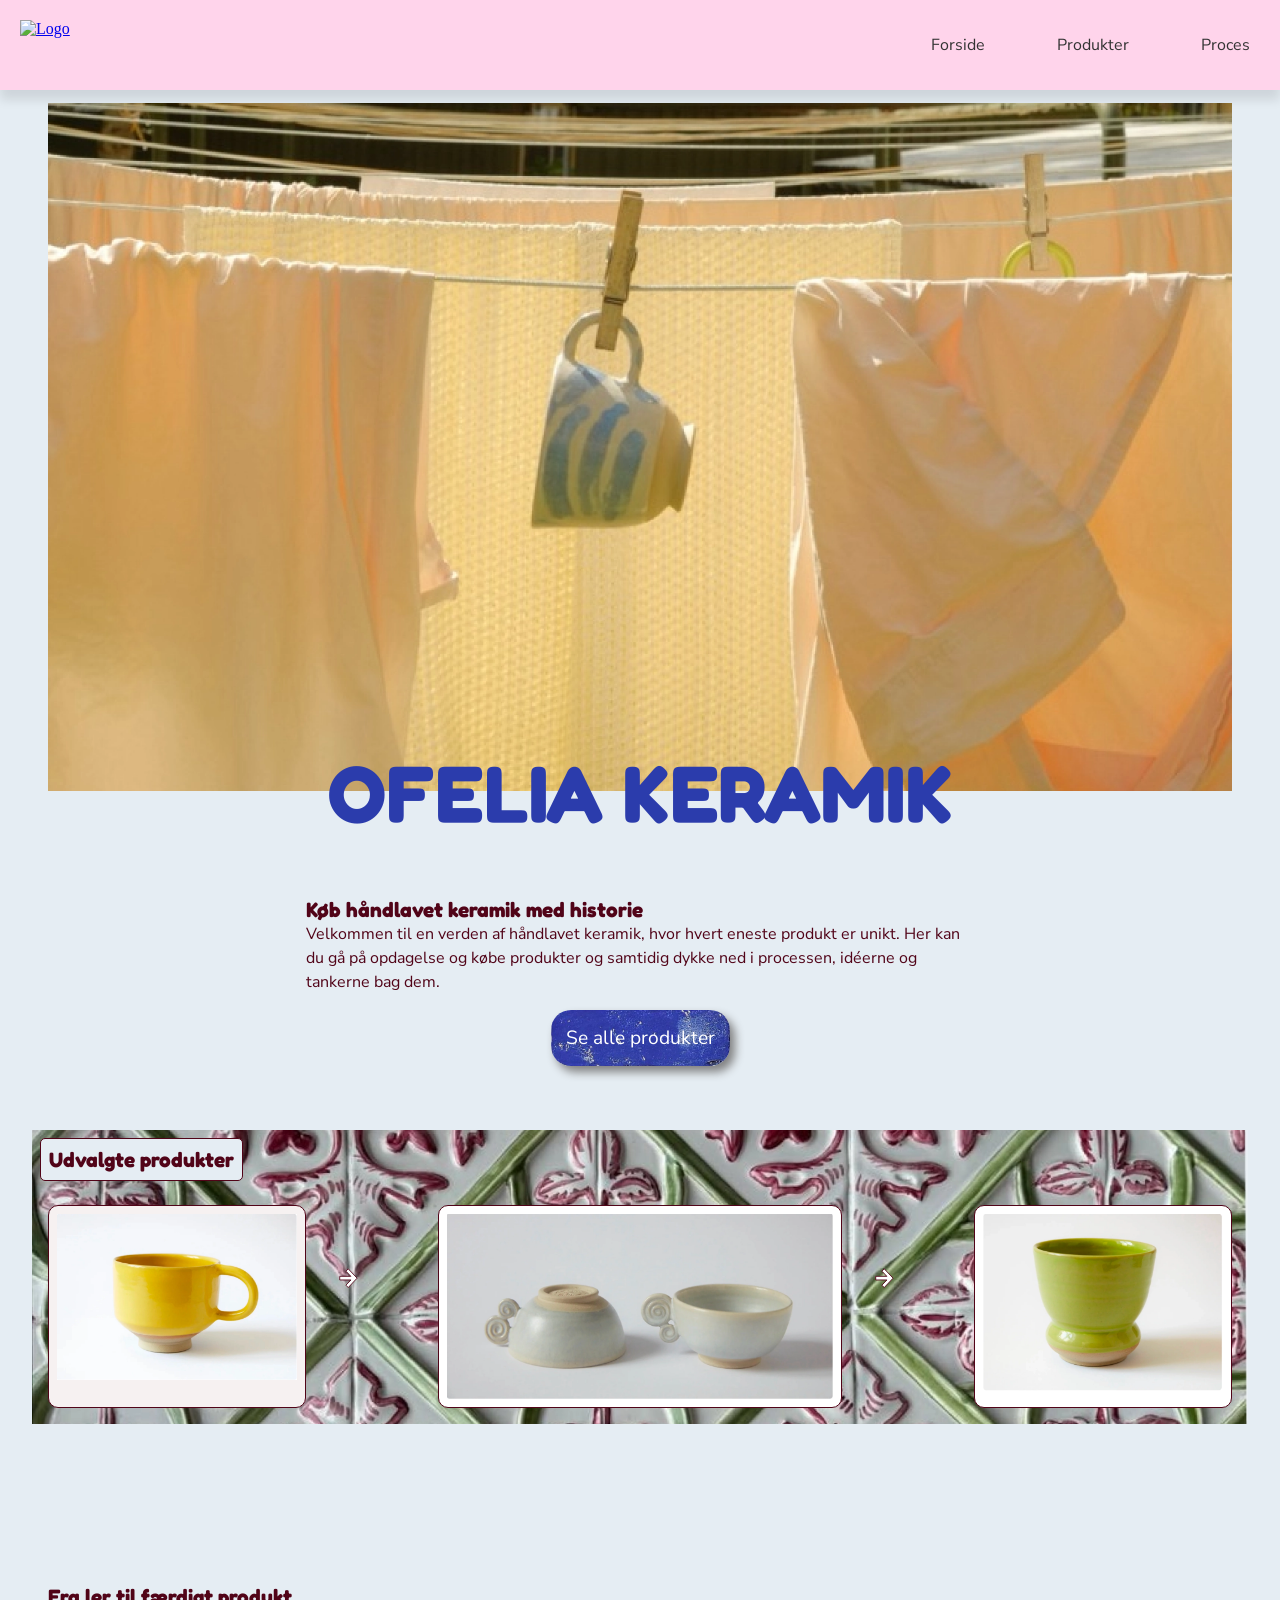
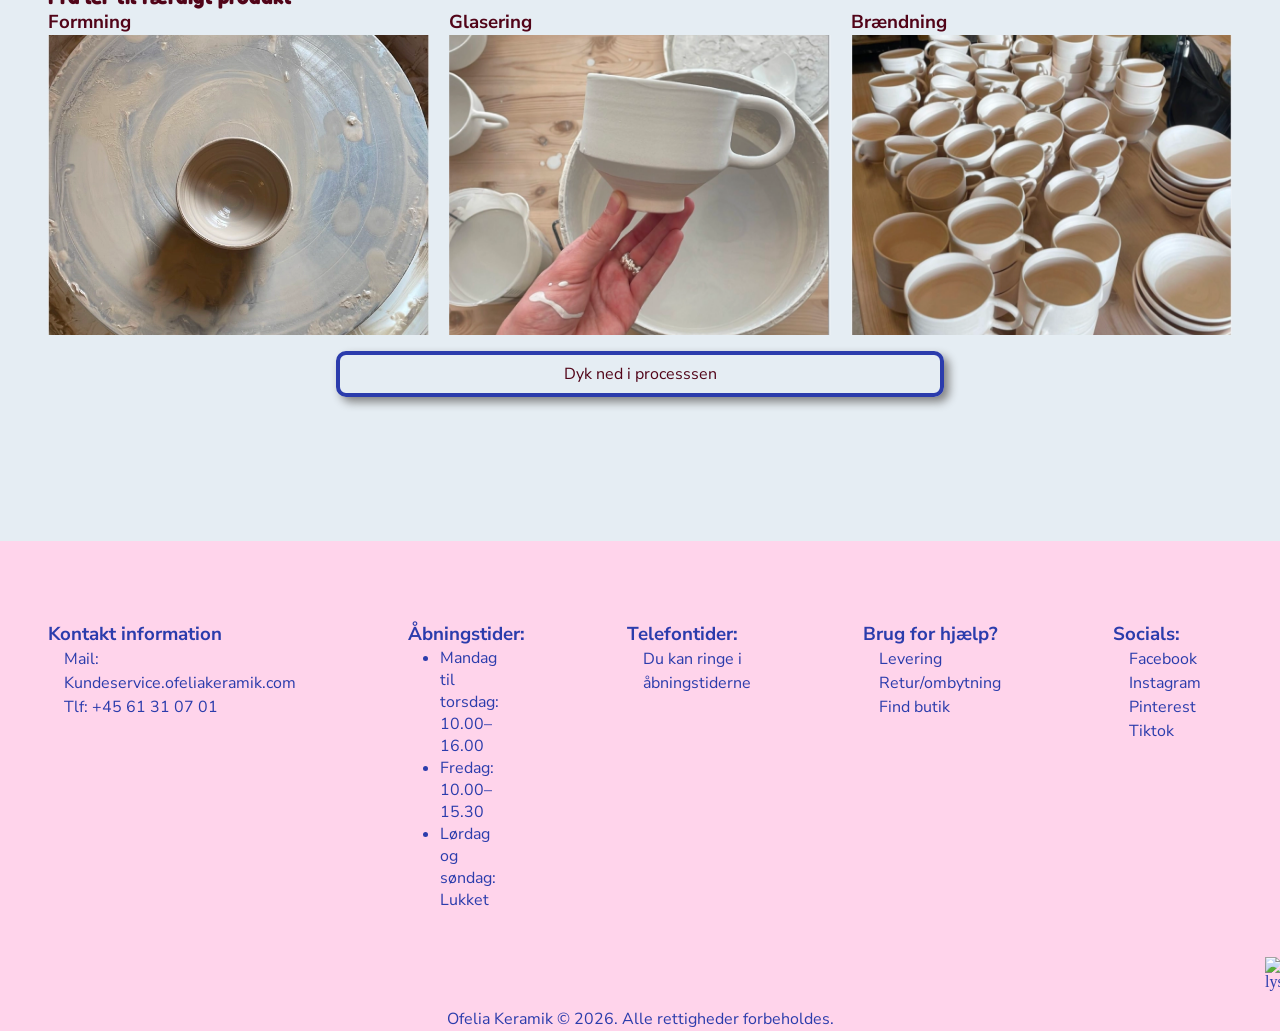
==== index.html @ b179743a "init" ====
<!DOCTYPE html>
<html lang="da">

<head>
    <meta charset="UTF-8">
    <meta name="viewport" content="width=device-width, initial-scale=1.0">
    <meta name="description"
        content="Velkommen til en verden af håndlavet keramik, hvor hvert eneste produkt er unikt. Her kan du gå på opdagelse og købe produkter og samtidig dykke ned i processen, idéerne og tankerne bag dem.">
    <link rel="stylesheet" href="Layout.css">
    <link rel="stylesheet" href="style.css">
    <link rel="icon" href="./Billeder/Forside/favicon.ico" />


    <!---------------------- Fonts --------------------------->

    <link rel="preconnect" href="https://fonts.googleapis.com">
    <link rel="preconnect" href="https://fonts.gstatic.com" crossorigin>
    <link
        href="https://fonts.googleapis.com/css2?family=Caveat:wght@400..700&family=Fredoka:wght@300..700&family=Michroma&family=Russo+One&display=swap"
        rel="stylesheet">

    <link rel="preconnect" href="https://fonts.googleapis.com">
    <link rel="preconnect" href="https://fonts.gstatic.com" crossorigin>
    <link
        href="https://fonts.googleapis.com/css2?family=Caveat:wght@400..700&family=Fredoka:wght@300..700&family=Michroma&family=Nunito+Sans:ital,opsz,wght@0,6..12,200..1000;1,6..12,200..1000&family=Russo+One&display=swap"
        rel="stylesheet">

    <!-- ---------------------------------------------------- -->

    <title>Forside</title>
</head>

<body>

    <header>
        <div class="logo">
            <a href="index.html">
                <img src="billeder/Forside/logo-1.webp" alt="Logo">
            </a>

        </div>

        <nav>
            <ul class="menu">
                <li><a href="index.html">Forside</a></li>
                <li><a href="produkter.html">Produkter</a></li>
                <li><a href="proces.html">Proces</a></li>

            </ul>
            <button class="burger">
                <span class="line"></span>
                <span class="line"></span>
                <span class="line"></span>
            </button>

        </nav>
    </header>

    <main>
        <div class="grid_forside">
            <img class="hero" src="Billeder/Forside/Hero.webp"
                alt="hover billede af kop der hænger foran nogle lagener">
            <h1 class="h1_forside">OFELIA KERAMIK</h1>
        </div>
        <div class="intro_tekst">
            <h2>Køb håndlavet keramik med historie</h2>
            <p>Velkommen til en verden af håndlavet keramik, hvor hvert eneste produkt er unikt. Her kan du gå på
                opdagelse
                og købe produkter og samtidig dykke ned i processen, idéerne og tankerne bag dem.</p>
        </div>
        <div class="centrerindhold"> <a href="produkter.html" class="produkter_knap">Se alle produkter</a>
        </div>

        <div class="grid_fotokarrusel">
            <div class="produkt-h2">
                <h2>Udvalgte produkter</h2>
            </div>
            <div class="produkt1">
                <img src="Billeder/Forside/udvalgte_produkter_1.webp" alt="gul kop">
            </div>
            <div class="pil1">
                <img src="Billeder/Forside/pil.svg" alt="pil">
            </div>
            <div class="produkt2">
                <img src="Billeder/Forside/udvalgte_produkter_2.webp" alt="Ekspresso kopper">
            </div>
            <div class="pil2">
                <img src="Billeder/Forside/pil.svg" alt="pil">
            </div>
            <div class="produkt3">
                <img src="Billeder/Forside/udvalgte_produkter_3.webp" alt="">
            </div>
        </div>

        <h2>Fra ler til færdigt produkt</h2>
        <div class="grid_ler_til_faerdigt">
            <div>
                <h3>Formning</h3>
                <img src="Billeder/Forside/formning.webp" alt="Drejet kop">
            </div>
            <div>
                <h3>Glasering</h3>
                <img src="Billeder/Forside/glasering.webp" alt="glasering">
            </div>
            <div class="gird_braendning_img">
                <h3>Brændning</h3>
                <img src="Billeder/Forside/braendning.webp" alt="brændning">
            </div>
        </div>
        <div class="grid_proces_knap">
            <a class="proces_knap" href="proces.html">Dyk ned i processsen</a>
        </div>
    </main>

    <footer>
        <div class="grid_footer">

            <div class="tekst_footer">
                <h3>Kontakt information</h3>
                <p>Mail: Kundeservice.ofeliakeramik.com</p>
                <p>Tlf: +45 61 31 07 01</p>
            </div>
            <div class="tekst_footer">
                <h3>Åbningstider:</h3>
                <ul>
                    <li>Mandag til torsdag: 10.00–16.00</li>
                    <li>Fredag: 10.00–15.30</li>
                    <li>Lørdag og søndag: Lukket</li>
                </ul>
            </div>
            <div class="tekst_footer">
                <h3>Telefontider:</h3>
                <p>Du kan ringe i åbningstiderne</p>
            </div>
            <div class="tekst_footer">
                <h3>Brug for hjælp?</h3>
                <p>Levering</p>
                <p>Retur/ombytning</p>
                <p>Find butik</p>
            </div>

            <div class="tekst_footer">
                <h3>Socials:</h3>
                <p>Facebook</p>
                <p>Instagram</p>
                <p>Pinterest</p>
                <p>Tiktok</p>
            </div>


            <img src="Billeder/forside/lysestage-1.webp" alt="lysestage" class="lysestage">


        </div>
        <div id="copyright">
            <p>Ofelia Keramik © 2026. Alle rettigheder forbeholdes.</p>
        </div>
    </footer>
    <script src="menu.js"></script>
</body>

</html>
---- Layout.css ----
/*************** Reset *********************/
* {
  margin: 0;
  padding: 0;
  box-sizing: border-box;
}
img {
  width: 100%;
  height: auto;
  display: block;
}

/* ********************* FORSIDE ********************** */

.grid_forside {
  display: grid;
  grid-template-columns: 1fr;
  grid-template-rows: 7fr 0.4fr 1fr;

  justify-items: center;
  padding-inline: 1rem;
  padding-block: 0.8rem;
}

.hero {
  width: 100%;
  align-self: stretch;
  object-fit: cover;
  grid-column: 1 / 2;
  grid-row: 1 / 3;
}

.h1_forside {
  grid-column: 1 / 2;
  grid-row: 2 / 4;
  justify-self: center;
}

/* ************************************************ */

@media (width > 800px) {
.intro_tekst{ 
  max-width: 700px;
  margin-inline: auto;
}
}

/* *************************************** */

.produkter_knap {
display: inline-block;
padding: 15px;
color: white;
text-decoration: none;
background-image: url(Billeder/Forside/Blaaflise.webp);
background-size: cover;
background-position: center;
font-family: "Nunito Sans", sans-serif;
font-size: 1.2rem;
border-radius: 20px;
margin-block: 1rem 4rem;
 box-shadow: 5px 6px 10px gray;
}
.centrerindhold{
    text-align: center;
}


/* **************************************** */

.grid_fotokarrusel {
  display: grid;
  grid-template-columns: 2fr auto 3fr auto;
  grid-template-rows: auto auto;
  background-image: url(Billeder/Forside/baggrundsbilled.webp);
  background-size: cover;
  background-repeat: no-repeat;
  margin-bottom: 3rem;

  .produkt-h2{
    grid-column: 1 / -1;
  }

  h2{
    background-color: #e5edf3;
    display: inline-block;
    padding: 0.5rem;
    margin: 0.5rem;
    border-radius: 5px;
    border: 1px solid #510418;
  }

  .produkt1{
    background-color: #f6f1f1;
    padding: 0.5rem;
    margin: 1rem;
    border-radius: 10px;
    border: 1px solid #510418;
  }

  .pil1, .pil2{ 
    align-self: center;
    width: 100px;
    height: 100px;
  }

  .produkt2 {
    grid-column: 3/4;
    background-color: #ffffff;
    padding: 0.5rem;
    margin: 1rem;
    border-radius: 10px;
    border: 1px solid #510418;
  }

  .produkt3 {
    display: none;
    background-color: #ffffff;
    padding: 0.5rem;
    margin: 1rem;
    border-radius: 10px;
    border: 1px solid #510418;
}
  }
   
@media (width > 800px) {
  .grid_fotokarrusel {
    grid-template-columns: 2fr 0.4fr 3fr 0.4fr 2fr; 
    margin-bottom: 10rem;

.produkt3 {
  display: block;
  grid-column: 5 / 6; 
}
}
}

/* ***************************************** */

.grid_ler_til_faerdigt {
  display: grid;
  grid-template-columns: 1fr 1fr;
  grid-template-rows: 1fr 1fr;
  gap: 20px;

  margin-inline: 1rem;
  margin-bottom: 1rem;

@media (width > 800px) {
grid-template-columns: 1fr 1fr 1fr;
grid-template-rows: 1fr;
.gird_braendning_img {
    grid-column: auto;
  }
}
}

.grid_ler_til_faerdigt img {
  width: 100%;
  height: 300px;
  object-fit: cover;
}

.gird_braendning_img {
  grid-column: 1 / 3;
}

/* *********************************************** */

.grid_proces_knap {
  display: grid;
  grid-template-columns: 1fr 2fr 1fr;
  text-align: center;
}

.proces_knap {
   grid-column: 2 / 3;
  border: 4px solid #2b3cac;
  padding-inline: 2rem;
  padding-block: 0.5rem;
  text-decoration: none;
  font-size: 1rem;
  font-family: "Nunito Sans", sans-serif;
  border-radius: 10px;
  color: #510418;
  box-shadow: 5px 5px 10px gray;
  margin-bottom: 5rem;
}

/* ********************* PRODUKTER ****************************** */

.kop {
  display: grid;
  grid-template-columns: 1fr 1fr;
  grid-template-rows: 1fr 1fr 1fr;
  gap: 15px;
  border-bottom: 1px solid #510418;
  margin-inline: 1rem;
  margin-block: 0.5rem 4rem;
  padding-bottom: 2rem;

@media (width > 800px) {
  grid-template-columns: 1fr 1fr 1fr;
  grid-template-rows: 1fr 1fr;
}

  a {
 text-decoration: none;
   border: 2px solid #510418;
    border-radius: 20px;
    padding-inline: 5px;
    padding-block: 1px;
    color: #510418;
    font-family: "Nunito Sans", sans-serif;
 display: table; 
 margin-left: auto;
  }

  p {
    margin-inline: 0rem;
  }
}

.kopper{
  display: none;
}

.kopper:checked + .hjerte {
  color: red;
}

.hjerte {
  font-size: 2rem;
  color: #510418;
}

/* ************************ PROCES ***************************** */
.h2ler_til_produkt {
  margin-top: 2rem;
}

/* ************************************ */

.panel {
  display: grid;
  grid-template-columns: 1fr 1fr 1fr;
  grid-template-rows:1fr 1fr;
  gap: 10px;
  border: 1px solid;
  padding-inline: 1.5rem;
  padding-block: 0.8rem;
  font-size: 1.1rem;
  margin: 2rem;
  border-radius: 20px;
  color: #510418;
  box-shadow: 5px 5px 10px gray;

  @media (width > 800px) {
    grid-template-columns: repeat(5, 1fr);
    grid-template-rows: 1fr;
    margin-inline: 18rem;
}
}

.panel a {
  text-decoration: none;
  color: #510418;
  font-family: "Nunito Sans", sans-serif;
  white-space: nowrap;
}

.nummer {
  border: 3px solid transparent;
  border-radius: 50%;
  width: 40px;
  height: 40px;
  text-align: center;
  margin-inline: 1rem;
  background-color:#FFD4EB;
  font-size: 1.5rem;
  margin-top: 2rem;
  margin-bottom: 0.5rem;
  color: #510418;
}

.panel span {
  display: inline-block;
  border: 3px solid transparent;
  border-radius: 50%;
  width: 30px;
  height: 30px;
  text-align: center;
  background-color:#FFD4EB;
  color: #510418;
}

/* ********************************************* */

.grid_1-1 {
  display: grid;
  grid-template-columns: 1fr 1fr;
  gap: 10px;
  margin: 1rem;
}

.grid_1-1 img {
  width: 100%;
  height: 260px;
  object-fit: cover;

   @media (width > 800px) {
  height: 400px;   
}
}


/* ********************* FOOTER************************* */

footer, footer h3, footer p, footer li, footer a {
  color:#2b3cac;
}

.grid_footer {
  display: grid;
  grid-template-columns: 1fr 1fr;
    @media (width > 800px) {
    grid-template-columns: 1fr 1fr 1fr 1fr 1fr 1fr;
}
}

.tekst_footer {
  margin-inline: 1.5rem;
  margin-block: 1rem;
  @media (width > 800px) {
  margin-inline: 3rem;
  margin-block: 5rem;
}
}

.lysestage {
  align-self: end;
  grid-column: 2;
  grid-row: 1 / 5;
    @media (width > 800px) {
      grid-column: 6;
}

}

#copyright {
  grid-column: 1 / -1;
  grid-row: 2;
  text-align: center;
  margin-top: 1rem;
}

footer {
  margin-top: 4rem;
}

/* ******************* Generalt på desktop ***************** */

@media (width > 800px) {
  main {
    max-width: 1500px;
    margin-inline: auto;
    padding-inline: 2rem;
  }
}
---- style.css ----
/* ********************* GÆLDER FOR ALLE SIDER *************************** */

body {
  background-color: #e5edf3;
}

h1 {
  color: #2b3cac;
  font-size: 2.5rem;
  font-family: "Fredoka", sans-serif;
  text-align: center;
  margin-top: 1.5rem;

  @media (width > 800px) {
font-size: 5rem;
} 
}


h2 {
  color: #510418;
  font-family: "Fredoka", sans-serif;
  font-size: 1.3rem;
  margin: 0 1rem;

}

p {
  color: #510418;
  font-family: "Nunito Sans", sans-serif;
  line-height: 1.5rem;


}

h3 {
  color: #510418;
  font-family: "Nunito Sans", sans-serif;
}

li {
 font-family: "Nunito Sans", sans-serif; 
 color: #510418;
margin-inline: 2rem;
 

}
/* ************************** MENU ***************************** */
header {
  position: sticky;
  top: 0;
  display: flex;
  justify-content: space-between;
  align-items: center;
  padding: 20px;
  background-color: #FFD4EB;
  box-shadow: 0 10px 10px rgba(0, 0, 0, 0.1);

  .logo img {
    width: 50px;
    height: 50px;
  }
}

nav {
  /* Desktop */
  display: flex;
  align-items: center;

  /* Mobilsite */
  @media (width < 800px) {
    &.active .menu {
      display: block;
      background-color: #ffffff;
      position: absolute;
      top: 94px;
      left: 0;
      width: 100%;
      box-shadow: 0 10px 10px rgba(0, 0, 0, 0.1);
      z-index: 1;
    }

    &.active .menu li {
      margin: 10px 20px;
    }

    &.active .menu a {
      font-size: 24px;
    }
  }
}

.menu {
  display: flex;
  list-style: none;
  margin: 0;
  padding: 0;

  li {
    margin-right: 20px;
  }

  li:last-child {
    margin-right: 0;
  }

  a {
    display: block;
    padding: 10px;
    color: #333333;
    text-decoration: none;
    transition: color 0.3s;
    text-align: end;
    :hover {
      color: #ff0000;
    }
  }
  @media (width < 800px) {
    display: none;
  }
}

.burger {
  width: 30px;
  height: 20px;
  cursor: pointer;
  display: none;

  .line {
    display: block;
    width: 100%;
    height: 2px;
    background-color: #333333;
    margin-bottom: 5px;
    transition: 0.2s linear;
  }

  @media (width < 800px) {
    display: block;
    background-color: transparent;
    border: 0;

    &.active .line:nth-child(1) {
      transform: rotate(45deg) translate(5px, 5px);
      transition: 0.2s linear;
    }

    &.active .line:nth-child(2) {
      opacity: 0;
      transition: 0.15s linear;
    }

    &.active .line:nth-child(3) {
      transform: rotate(-45deg) translate(5px, -5px);
      transition: 0.2s linear;
    }
  }
}



/* ***************** FORSIDE ******************** */

.h1_forside {
  font-size: 3rem;
  margin-top: -0.6rem;

  @media (width > 800px) {
    font-size: 5rem;
  }
}
p {
  margin: 0 1rem;
  line-height: 1.5rem;
}

a span {
  background-color: pink;
}

/* *********************** Footer ************************** */

footer { 
  background-color:#FFD4EB;
}
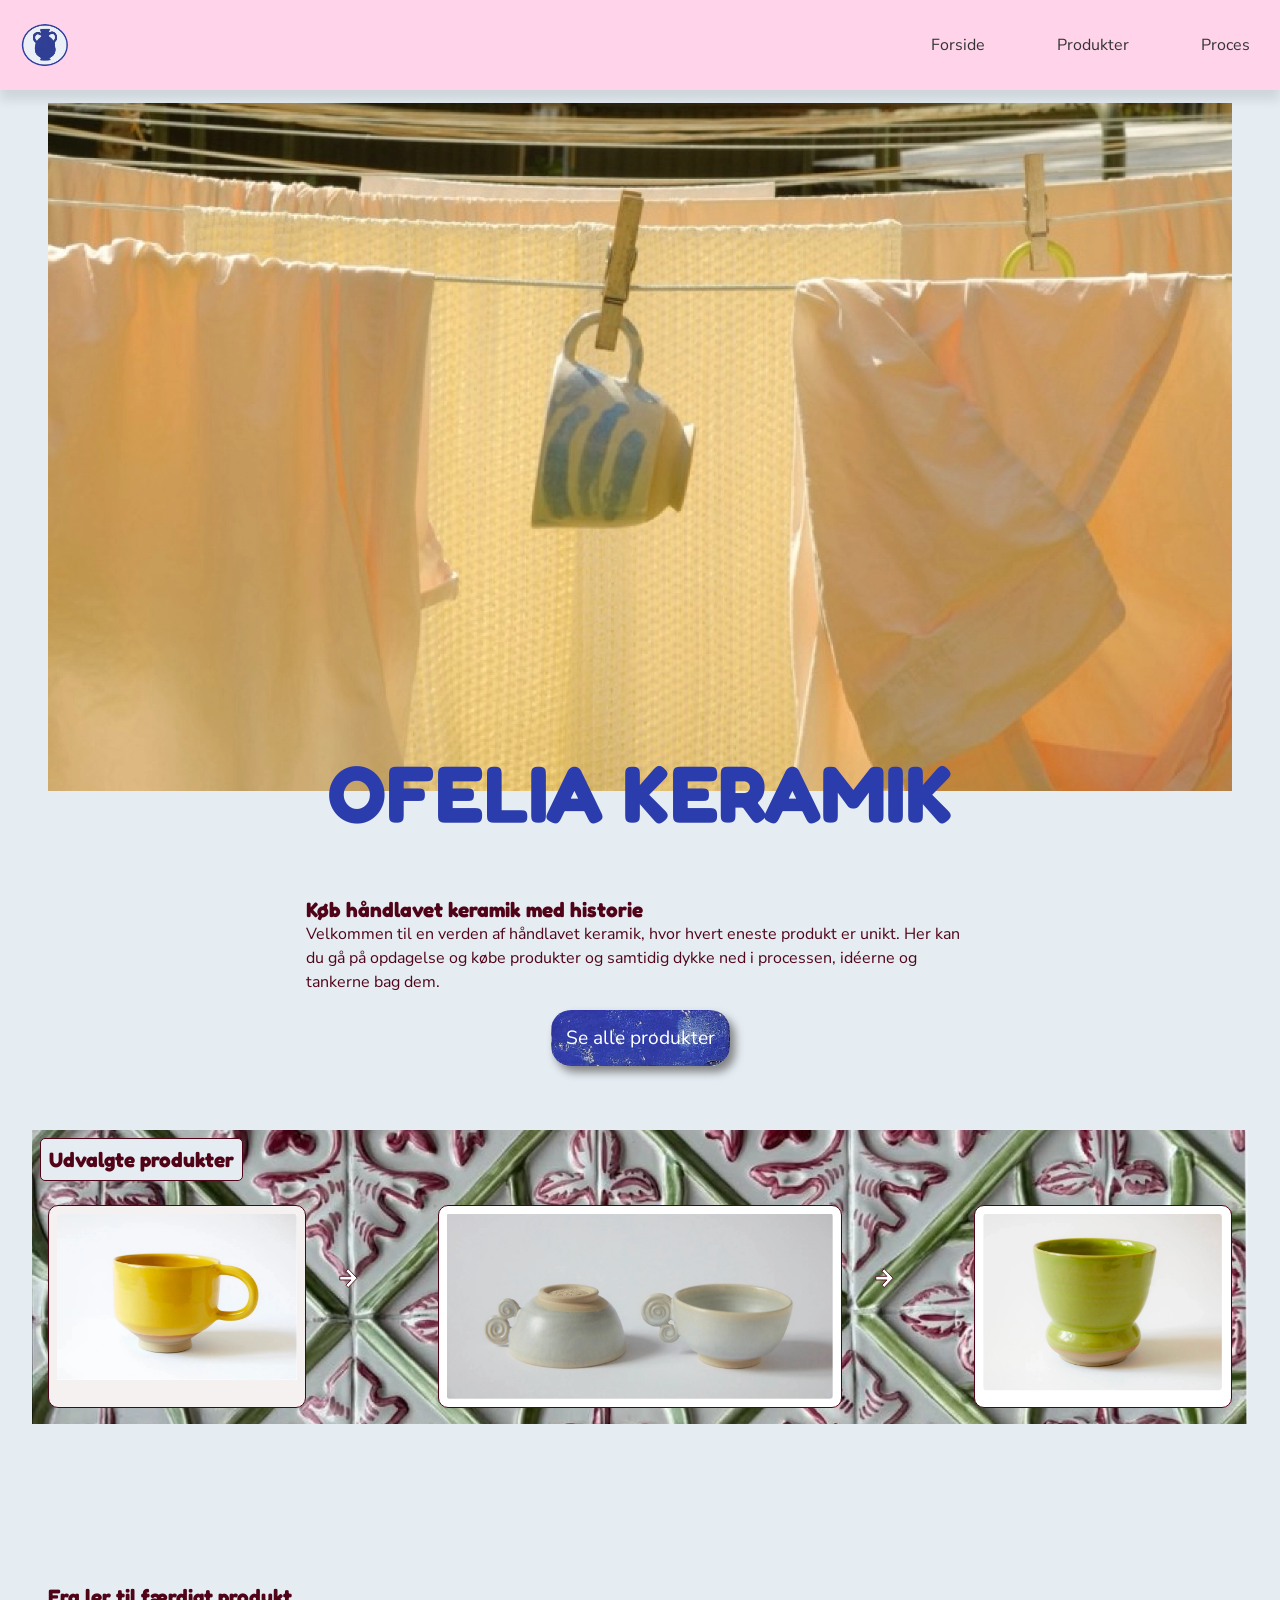
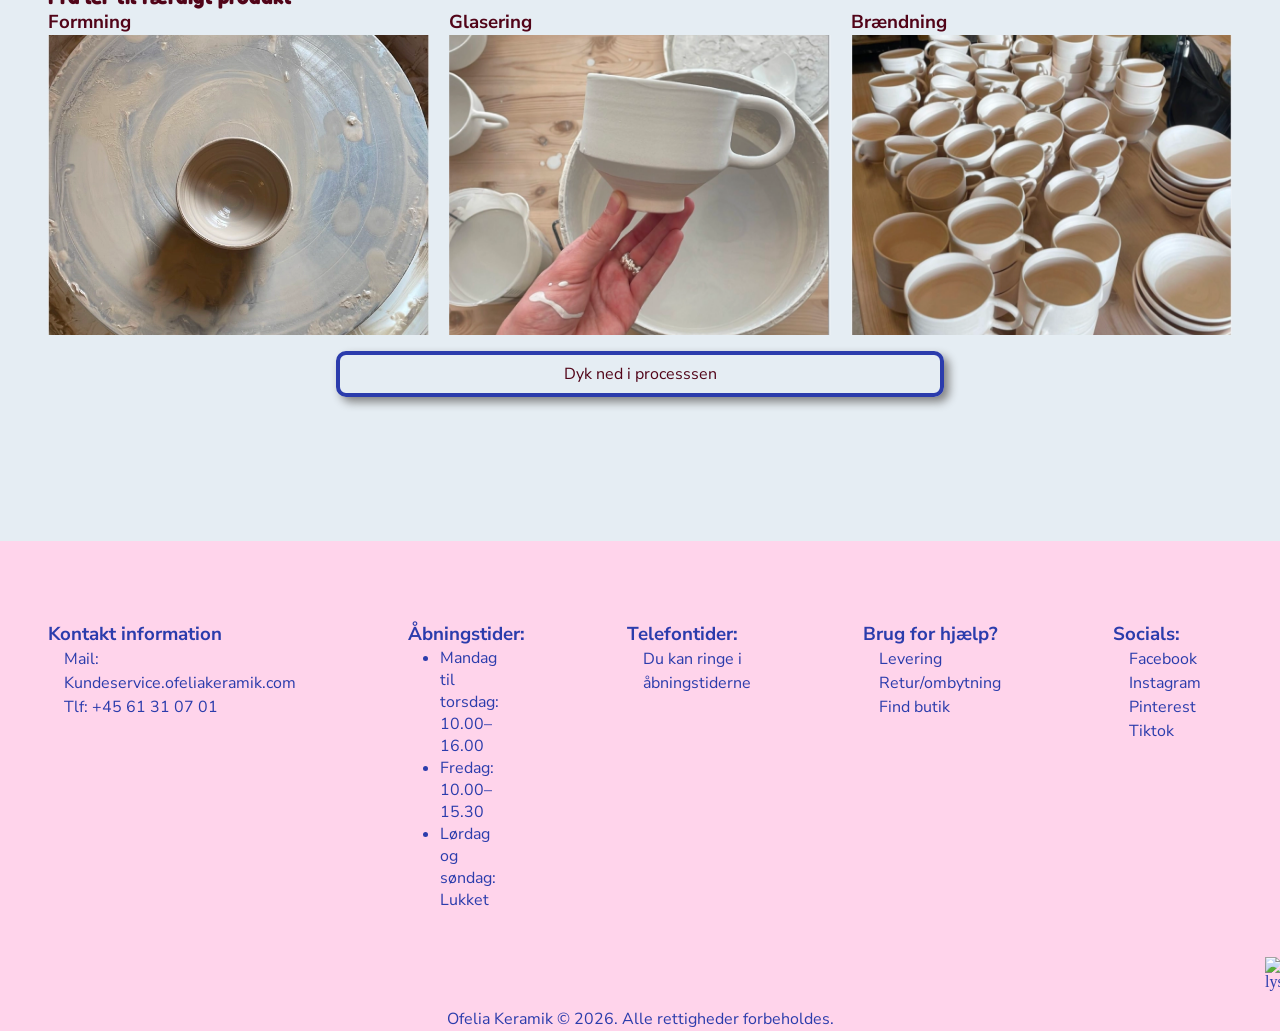
==== commit 16fcba56: "Billede rettelser" ====
--- a/index.html
+++ b/index.html
@@ -35,7 +35,7 @@
     <header>
         <div class="logo">
             <a href="index.html">
-                <img src="billeder/Forside/logo-1.webp" alt="Logo">
+                <img src="Billeder/Forside/logo-1.webp" alt="Logo">
             </a>
 
         </div>
--- a/Layout.css
+++ b/Layout.css
@@ -226,7 +226,7 @@
 }
 
 .kopper:checked + .hjerte {
-  color: red;
+  color: #FD81C4;
 }
 
 .hjerte {
--- a/style.css
+++ b/style.css
@@ -12,7 +12,7 @@
   margin-top: 1.5rem;
 
   @media (width > 800px) {
-font-size: 5rem;
+font-size: 8rem;
 } 
 }
 
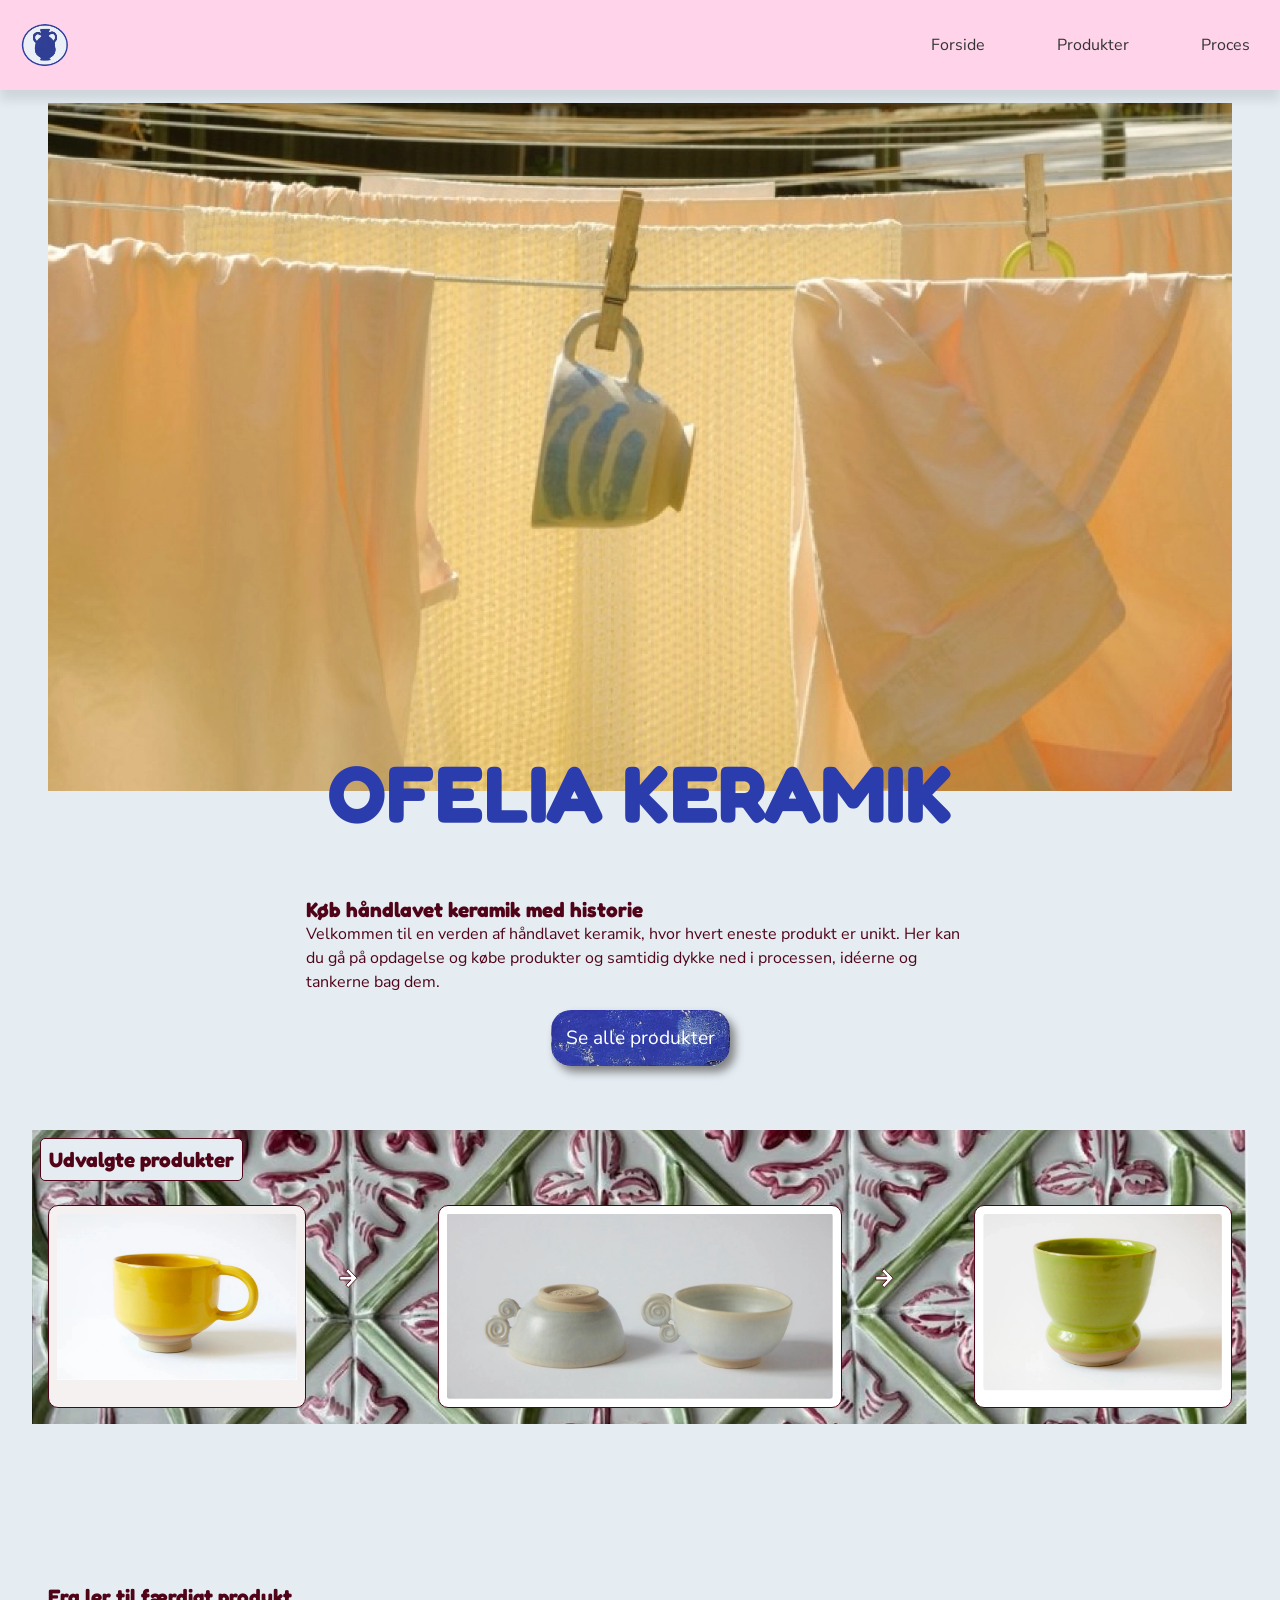
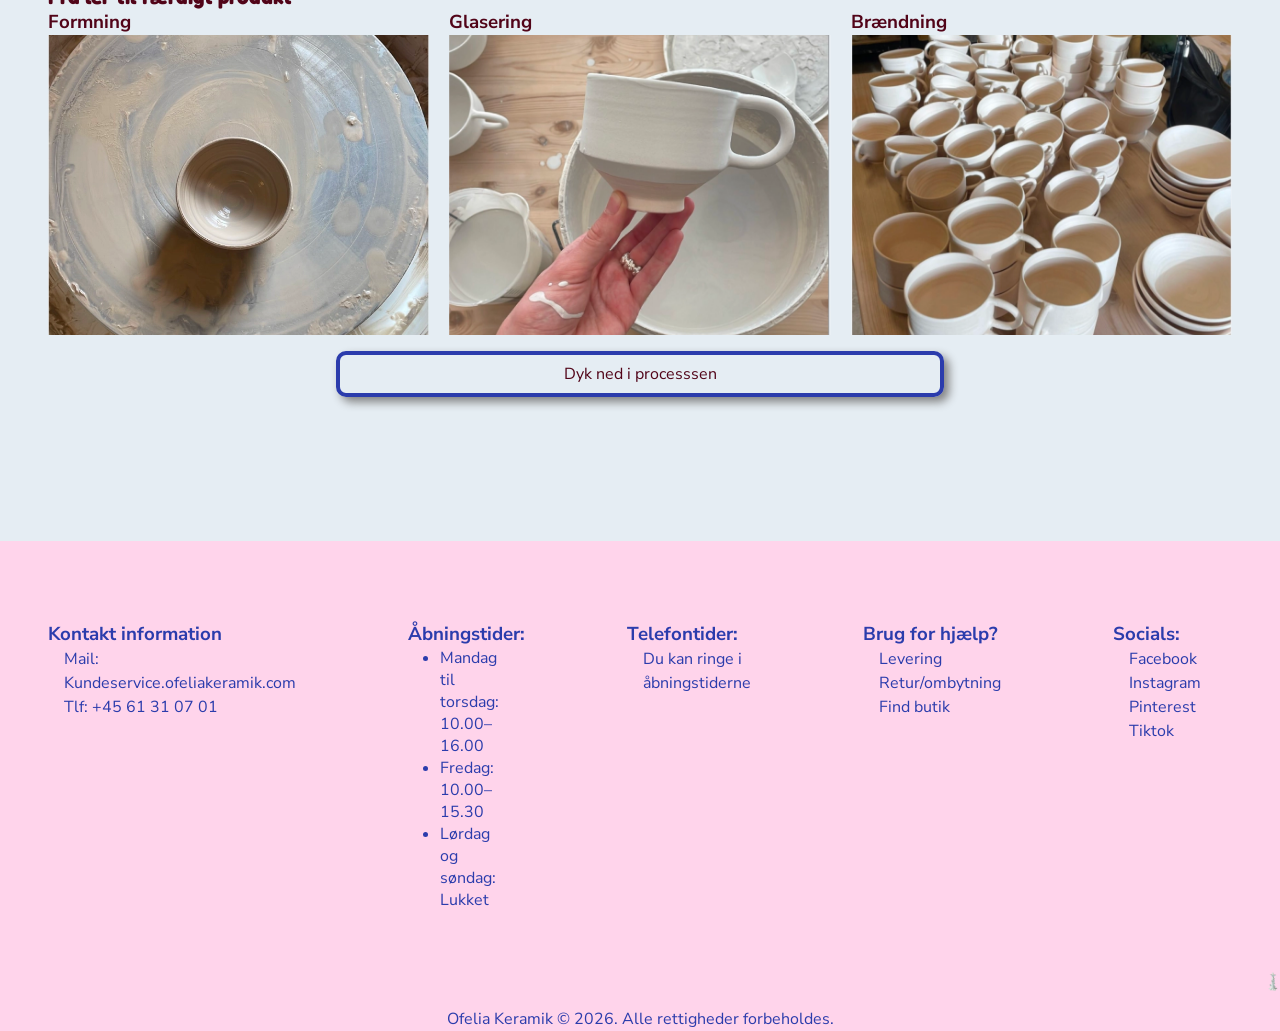
==== commit 32877198: "rettelser lysestage" ====
--- a/index.html
+++ b/index.html
@@ -148,7 +148,7 @@
             </div>
 
 
-            <img src="Billeder/forside/lysestage-1.webp" alt="lysestage" class="lysestage">
+            <img src="Billeder/Forside/lysestage-1.webp" alt="lysestage" class="lysestage">
 
 
         </div>
